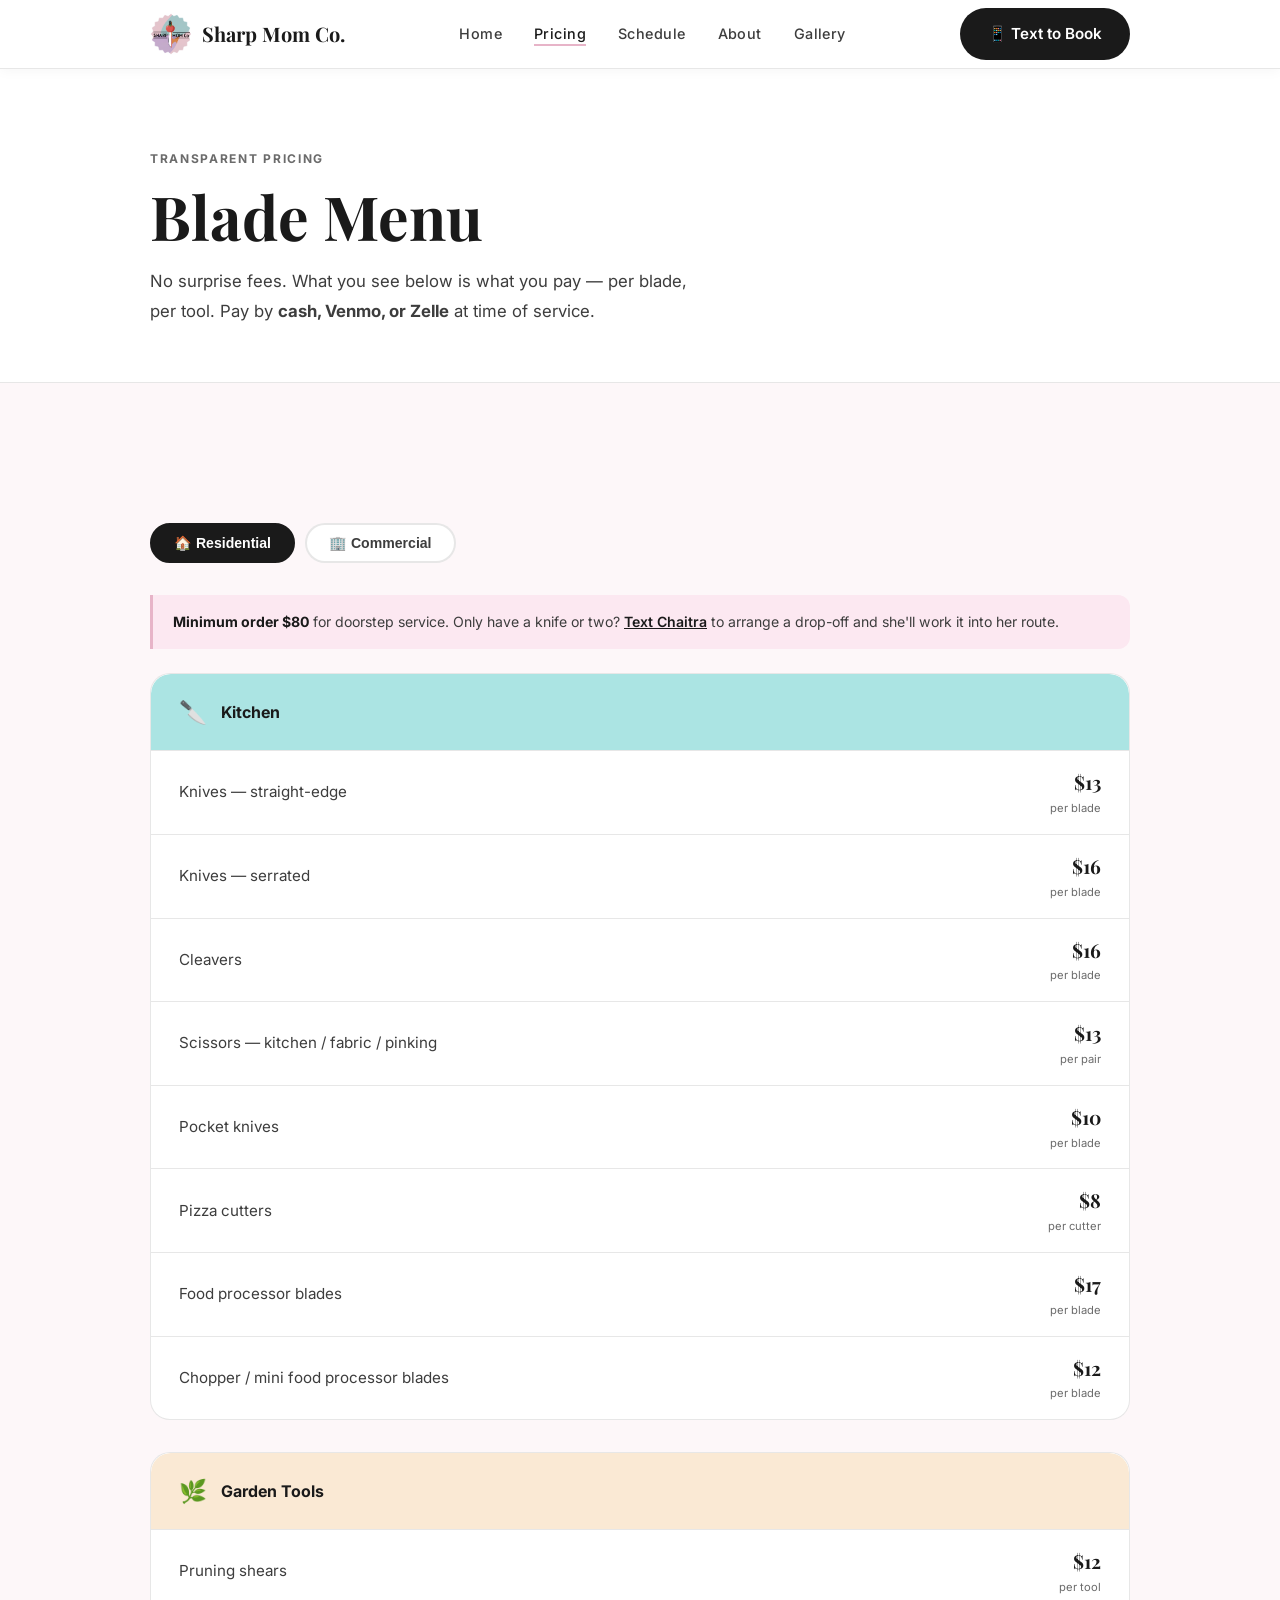
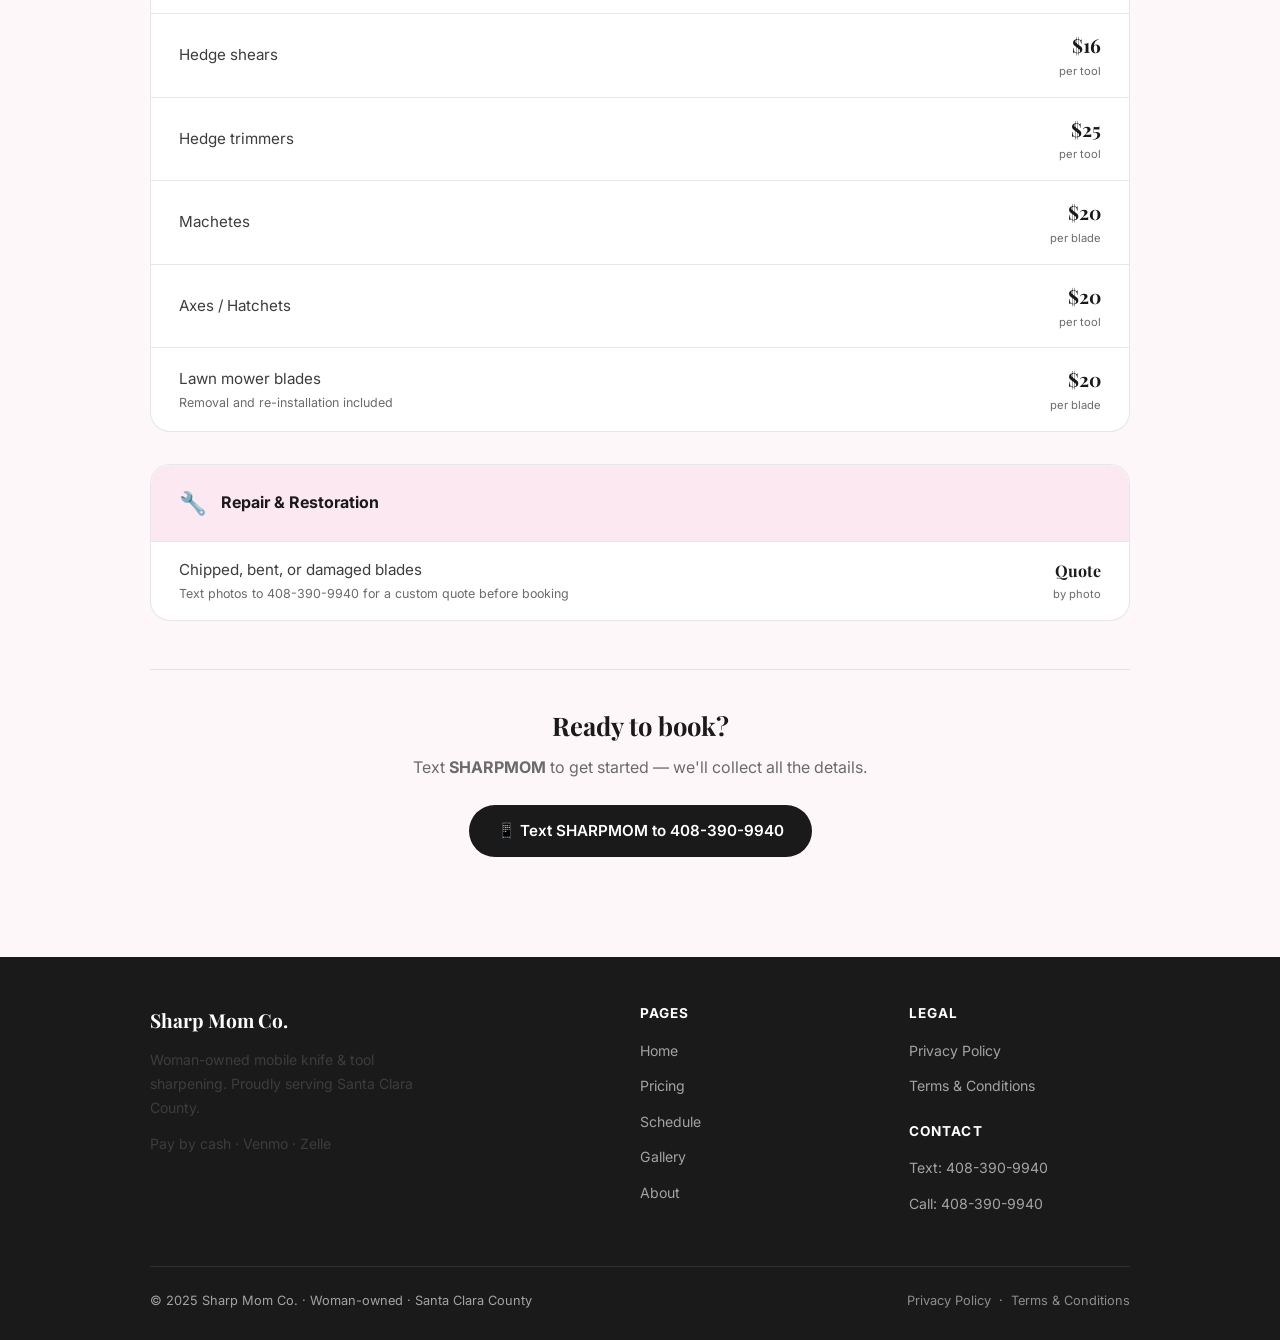
==== pricing.html @ 61892b77 "Initial commit of live website files" ====
<!DOCTYPE html>
<html lang="en">
<head>
  <meta charset="UTF-8" />
  <meta name="viewport" content="width=device-width, initial-scale=1.0" />
  <title>Pricing — Sharp Mom Co.</title>
  <meta name="description" content="Full sharpening price sheet for residential and commercial clients. Kitchen knives, garden tools, salon shears, grooming shears, and more." />
  <link rel="preconnect" href="https://fonts.googleapis.com" />
  <link rel="preconnect" href="https://fonts.gstatic.com" crossorigin />
  <link href="https://fonts.googleapis.com/css2?family=Playfair+Display:wght@600;700&family=Inter:wght@400;500;600;700&display=swap" rel="stylesheet" />
  <link rel="stylesheet" href="css/style.css" />
</head>
<body>

<!-- ─── NAV ─── -->
<nav class="nav">
  <div class="container nav__inner">
    <a href="index.html" class="nav__logo"><img src="images/logo-round.png" alt="Sharp Mom Co." />Sharp Mom Co.</a>
    <ul class="nav__links">
      <li><a href="index.html">Home</a></li>
      <li><a href="pricing.html" class="active">Pricing</a></li>
      <li><a href="schedule.html">Schedule</a></li>
      <li><a href="index.html#about">About</a></li>
      <li><a href="index.html#gallery">Gallery</a></li>
    </ul>
    <a href="sms:+14083909940" class="nav__cta btn btn--dark">📱 Text to Book</a>
    <div class="nav__hamburger" aria-label="Menu">
      <span></span><span></span><span></span>
    </div>
  </div>
</nav>

<!-- ─── PAGE HERO ─── -->
<section class="page-hero">
  <div class="container">
    <span class="eyebrow">Transparent Pricing</span>
    <h1>Blade Menu</h1>
    <p style="max-width:560px;margin-top:14px;font-size:1.05rem;color:var(--ink-mid)">
      No surprise fees. What you see below is what you pay — per blade, per tool.
      Pay by <strong>cash, Venmo, or Zelle</strong> at time of service.
    </p>
  </div>
</section>

<!-- ─── PRICING CONTENT ─── -->
<section class="section">
  <div class="container">

    <!-- Tabs -->
    <div class="pricing-tabs" role="tablist">
      <button class="pricing-tab active" onclick="showPanel('residential', this)" role="tab" aria-selected="true">🏠 Residential</button>
      <button class="pricing-tab" onclick="showPanel('commercial', this)" role="tab" aria-selected="false">🏢 Commercial</button>
    </div>

    <!-- ─── RESIDENTIAL PANEL ─── -->
    <div id="panel-residential" class="pricing-panel active">

      <div class="pricing-note">
        <strong>Minimum order $80</strong> for doorstep service. Only have a knife or two?
        <a href="sms:+14083909940" style="color:var(--ink);font-weight:600">Text Chaitra</a>
        to arrange a drop-off and she'll work it into her route.
      </div>

      <!-- Kitchen -->
      <div class="pricing-table">
        <div class="pricing-table__header" style="background:var(--teal);border-radius:var(--radius-lg) var(--radius-lg) 0 0;">
          <span style="font-size:1.4rem">🔪</span>
          <div>
            <div class="pricing-table__title">Kitchen</div>
          </div>
        </div>
        <div class="pricing-row">
          <div>
            <div class="pricing-row__name">Knives — straight-edge</div>
          </div>
          <div style="text-align:right">
            <div class="pricing-row__price">$13</div>
            <div class="pricing-row__unit">per blade</div>
          </div>
        </div>
        <div class="pricing-row">
          <div>
            <div class="pricing-row__name">Knives — serrated</div>
          </div>
          <div style="text-align:right">
            <div class="pricing-row__price">$16</div>
            <div class="pricing-row__unit">per blade</div>
          </div>
        </div>
        <div class="pricing-row">
          <div>
            <div class="pricing-row__name">Cleavers</div>
          </div>
          <div style="text-align:right">
            <div class="pricing-row__price">$16</div>
            <div class="pricing-row__unit">per blade</div>
          </div>
        </div>
        <div class="pricing-row">
          <div>
            <div class="pricing-row__name">Scissors — kitchen / fabric / pinking</div>
          </div>
          <div style="text-align:right">
            <div class="pricing-row__price">$13</div>
            <div class="pricing-row__unit">per pair</div>
          </div>
        </div>
        <div class="pricing-row">
          <div>
            <div class="pricing-row__name">Pocket knives</div>
          </div>
          <div style="text-align:right">
            <div class="pricing-row__price">$10</div>
            <div class="pricing-row__unit">per blade</div>
          </div>
        </div>
        <div class="pricing-row">
          <div>
            <div class="pricing-row__name">Pizza cutters</div>
          </div>
          <div style="text-align:right">
            <div class="pricing-row__price">$8</div>
            <div class="pricing-row__unit">per cutter</div>
          </div>
        </div>
        <div class="pricing-row">
          <div>
            <div class="pricing-row__name">Food processor blades</div>
          </div>
          <div style="text-align:right">
            <div class="pricing-row__price">$17</div>
            <div class="pricing-row__unit">per blade</div>
          </div>
        </div>
        <div class="pricing-row">
          <div>
            <div class="pricing-row__name">Chopper / mini food processor blades</div>
          </div>
          <div style="text-align:right">
            <div class="pricing-row__price">$12</div>
            <div class="pricing-row__unit">per blade</div>
          </div>
        </div>
      </div>

      <!-- Garden -->
      <div class="pricing-table">
        <div class="pricing-table__header" style="background:var(--orange-light);border-radius:var(--radius-lg) var(--radius-lg) 0 0;">
          <span style="font-size:1.4rem">🌿</span>
          <div>
            <div class="pricing-table__title">Garden Tools</div>
          </div>
        </div>
        <div class="pricing-row">
          <div><div class="pricing-row__name">Pruning shears</div></div>
          <div style="text-align:right">
            <div class="pricing-row__price">$12</div>
            <div class="pricing-row__unit">per tool</div>
          </div>
        </div>
        <div class="pricing-row">
          <div><div class="pricing-row__name">Hedge shears</div></div>
          <div style="text-align:right">
            <div class="pricing-row__price">$16</div>
            <div class="pricing-row__unit">per tool</div>
          </div>
        </div>
        <div class="pricing-row">
          <div><div class="pricing-row__name">Hedge trimmers</div></div>
          <div style="text-align:right">
            <div class="pricing-row__price">$25</div>
            <div class="pricing-row__unit">per tool</div>
          </div>
        </div>
        <div class="pricing-row">
          <div><div class="pricing-row__name">Machetes</div></div>
          <div style="text-align:right">
            <div class="pricing-row__price">$20</div>
            <div class="pricing-row__unit">per blade</div>
          </div>
        </div>
        <div class="pricing-row">
          <div><div class="pricing-row__name">Axes / Hatchets</div></div>
          <div style="text-align:right">
            <div class="pricing-row__price">$20</div>
            <div class="pricing-row__unit">per tool</div>
          </div>
        </div>
        <div class="pricing-row">
          <div>
            <div class="pricing-row__name">Lawn mower blades</div>
            <div class="pricing-row__note">Removal and re-installation included</div>
          </div>
          <div style="text-align:right">
            <div class="pricing-row__price">$20</div>
            <div class="pricing-row__unit">per blade</div>
          </div>
        </div>
      </div>

      <!-- Repair -->
      <div class="pricing-table">
        <div class="pricing-table__header" style="background:var(--pink-light);border-radius:var(--radius-lg) var(--radius-lg) 0 0;">
          <span style="font-size:1.4rem">🔧</span>
          <div>
            <div class="pricing-table__title">Repair &amp; Restoration</div>
          </div>
        </div>
        <div class="pricing-row">
          <div>
            <div class="pricing-row__name">Chipped, bent, or damaged blades</div>
            <div class="pricing-row__note">Text photos to 408-390-9940 for a custom quote before booking</div>
          </div>
          <div style="text-align:right">
            <div class="pricing-row__price" style="font-size:1rem">Quote</div>
            <div class="pricing-row__unit">by photo</div>
          </div>
        </div>
      </div>

    </div><!-- end residential panel -->

    <!-- ─── COMMERCIAL PANEL ─── -->
    <div id="panel-commercial" class="pricing-panel">

      <div class="pricing-note">
        <strong>Commercial clients:</strong> Salon and grooming shear service is <strong>mobile only</strong> with
        <strong>no minimum order</strong>. Commercial kitchen knife service follows the same
        $80 minimum or drop-off arrangement as residential.
        Pay by cash, Venmo, or Zelle.
      </div>

      <!-- Commercial Kitchen -->
      <div class="pricing-table">
        <div class="pricing-table__header" style="background:var(--teal);border-radius:var(--radius-lg) var(--radius-lg) 0 0;">
          <span style="font-size:1.4rem">🍽️</span>
          <div>
            <div class="pricing-table__title">Commercial Kitchen</div>
            <div style="font-size:0.78rem;color:var(--ink-mid);margin-top:2px">Restaurants · Catering · Food service</div>
          </div>
          <span class="pricing-table__badge pricing-table__badge--commercial">Commercial</span>
        </div>
        <div class="pricing-row">
          <div><div class="pricing-row__name">Knives — straight-edge</div></div>
          <div style="text-align:right">
            <div class="pricing-row__price">$7</div>
            <div class="pricing-row__unit">per blade</div>
          </div>
        </div>
        <div class="pricing-row">
          <div><div class="pricing-row__name">Knives — serrated</div></div>
          <div style="text-align:right">
            <div class="pricing-row__price">$8</div>
            <div class="pricing-row__unit">per blade</div>
          </div>
        </div>
      </div>

      <!-- Salon -->
      <div class="pricing-table">
        <div class="pricing-table__header" style="background:var(--orange-light);border-radius:var(--radius-lg) var(--radius-lg) 0 0;">
          <span style="font-size:1.4rem">💈</span>
          <div>
            <div class="pricing-table__title">Hair Salons</div>
            <div style="font-size:0.78rem;color:var(--ink-mid);margin-top:2px">Mobile only · No minimum</div>
          </div>
          <span class="pricing-table__badge pricing-table__badge--commercial">Commercial</span>
        </div>
        <div class="pricing-row">
          <div><div class="pricing-row__name">Salon shears</div></div>
          <div style="text-align:right">
            <div class="pricing-row__price">$35</div>
            <div class="pricing-row__unit">per shear</div>
          </div>
        </div>
      </div>

      <!-- Pet Grooming -->
      <div class="pricing-table">
        <div class="pricing-table__header" style="background:var(--pink-light);border-radius:var(--radius-lg) var(--radius-lg) 0 0;">
          <span style="font-size:1.4rem">🐾</span>
          <div>
            <div class="pricing-table__title">Pet Grooming</div>
            <div style="font-size:0.78rem;color:var(--ink-mid);margin-top:2px">Mobile only · No minimum</div>
          </div>
          <span class="pricing-table__badge pricing-table__badge--commercial">Commercial</span>
        </div>
        <div class="pricing-row">
          <div><div class="pricing-row__name">Pet grooming shears</div></div>
          <div style="text-align:right">
            <div class="pricing-row__price">$25</div>
            <div class="pricing-row__unit">per shear</div>
          </div>
        </div>
        <div class="pricing-row">
          <div><div class="pricing-row__name">Clipper blades</div></div>
          <div style="text-align:right">
            <div class="pricing-row__price">$8</div>
            <div class="pricing-row__unit">per blade</div>
          </div>
        </div>
      </div>

      <!-- Commercial repair -->
      <div class="pricing-table">
        <div class="pricing-table__header" style="background:var(--bg);border-radius:var(--radius-lg) var(--radius-lg) 0 0;border-bottom:1px solid var(--divider);">
          <span style="font-size:1.4rem">🔧</span>
          <div>
            <div class="pricing-table__title">Repair &amp; Restoration</div>
          </div>
        </div>
        <div class="pricing-row">
          <div>
            <div class="pricing-row__name">Damaged, chipped, or bent blades</div>
            <div class="pricing-row__note">Text photos to 408-390-9940 for a quote</div>
          </div>
          <div style="text-align:right">
            <div class="pricing-row__price" style="font-size:1rem">Quote</div>
            <div class="pricing-row__unit">by photo</div>
          </div>
        </div>
      </div>

    </div><!-- end commercial panel -->

    <!-- Bottom CTA -->
    <div style="text-align:center;margin-top:48px;padding-top:40px;border-top:1px solid var(--divider);">
      <h3 style="margin-bottom:12px">Ready to book?</h3>
      <p style="color:var(--ink-light);margin-bottom:24px">Text <strong>SHARPMOM</strong> to get started — we'll collect all the details.</p>
      <a href="sms:+14083909940" class="btn btn--dark">📱 Text SHARPMOM to 408-390-9940</a>
    </div>

  </div>
</section>

<!-- ─── FOOTER ─── -->
<footer class="footer">
  <div class="container">
    <div class="footer__inner">
      <div class="footer__brand">
        <div class="footer__logo">Sharp Mom Co.</div>
        <p>Woman-owned mobile knife &amp; tool sharpening. Proudly serving Santa Clara County.</p>
        <p style="margin-top:12px">Pay by cash · Venmo · Zelle</p>
      </div>
      <div class="footer__col">
        <h4>Pages</h4>
        <ul>
          <li><a href="index.html">Home</a></li>
          <li><a href="pricing.html">Pricing</a></li>
          <li><a href="schedule.html">Schedule</a></li>
          <li><a href="index.html#gallery">Gallery</a></li>
          <li><a href="index.html#about">About</a></li>
        </ul>
      </div>
      <div class="footer__col">
        <h4>Legal</h4>
        <ul>
          <li><a href="privacy.html">Privacy Policy</a></li>
          <li><a href="terms.html">Terms &amp; Conditions</a></li>
        </ul>
        <h4 style="margin-top:24px">Contact</h4>
        <ul>
          <li><a href="sms:+14083909940">Text: 408-390-9940</a></li>
          <li><a href="tel:+14083909940">Call: 408-390-9940</a></li>
        </ul>
      </div>
    </div>
    <div class="footer__bottom">
      <span>© 2025 Sharp Mom Co. · Woman-owned · Santa Clara County</span>
      <span>
        <a href="privacy.html">Privacy Policy</a> &nbsp;·&nbsp;
        <a href="terms.html">Terms &amp; Conditions</a>
      </span>
    </div>
  </div>
</footer>

<script src="js/nav.js"></script>
<script>
  function showPanel(id, btn) {
    document.querySelectorAll('.pricing-panel').forEach(p => p.classList.remove('active'));
    document.querySelectorAll('.pricing-tab').forEach(t => {
      t.classList.remove('active');
      t.setAttribute('aria-selected', 'false');
    });
    document.getElementById('panel-' + id).classList.add('active');
    btn.classList.add('active');
    btn.setAttribute('aria-selected', 'true');
  }
</script>
</body>
</html>
---- css/style.css ----
/* ============================================
   SHARP MOM CO. — Design System
   Brand palette preserved from sharpmom.co
   ============================================ */

:root {
  /* Core brand palette */
  --pink:        #f6bdd3;
  --pink-light:  #fce8f1;
  --pink-mid:    #e7b4c8;
  --orange:      #D4832A;
  --orange-mid:  #B86E1A;
  --orange-light:#FAE9D4;
  --orange-pale: #FDF4EB;
  --teal:        #abe4e3;
  --teal-mid:    #9ccecd;
  --teal-light:  #e6f8f8;
  --blue-soft:   #a4bbd9;

  /* Neutral */
  --ink:         #1a1a1a;
  --ink-mid:     #3d3d3d;
  --ink-light:   #6b6b6b;
  --cream:       #fdf7f9;
  --white:       #ffffff;
  --divider:     rgba(26,26,26,0.10);

  /* Semantic */
  --bg:          var(--cream);
  --surface:     var(--white);
  --accent:      var(--pink-mid);
  --accent-2:    var(--teal);
  --accent-3:    var(--lavender);

  /* Typography */
  --font-display: 'Playfair Display', Georgia, serif;
  --font-body:    'Inter', system-ui, sans-serif;
  --font-label:   'Inter', system-ui, sans-serif;

  /* Spacing */
  --section-pad: clamp(60px, 8vw, 100px);
  --container:   1100px;
  --radius:      12px;
  --radius-lg:   20px;
}

/* ─── Reset ─── */
*, *::before, *::after { box-sizing: border-box; margin: 0; padding: 0; }
html { scroll-behavior: smooth; }
body {
  font-family: var(--font-body);
  background: var(--bg);
  color: var(--ink);
  line-height: 1.6;
  font-size: 16px;
}
img { max-width: 100%; display: block; }
a { color: inherit; }

/* ─── Typography ─── */
h1, h2, h3, h4 {
  font-family: var(--font-display);
  line-height: 1.2;
  color: var(--ink);
}
h1 { font-size: clamp(2.4rem, 5vw, 3.8rem); }
h2 { font-size: clamp(1.8rem, 3.5vw, 2.6rem); }
h3 { font-size: clamp(1.2rem, 2.5vw, 1.6rem); }
p  { color: var(--ink-mid); line-height: 1.75; }

/* ─── Layout helpers ─── */
.container {
  max-width: var(--container);
  margin: 0 auto;
  padding: 0 clamp(20px, 5vw, 60px);
}
.section { padding: var(--section-pad) 0; }
.section--tinted { background: var(--pink-light); }
.section--warm { background: var(--orange-pale); }
.section--teal { background: var(--teal-light); }

/* ─── NAV ─── */
.nav {
  position: sticky;
  top: 0;
  z-index: 100;
  background: var(--white);
  border-bottom: 1px solid var(--divider);
  box-shadow: 0 2px 12px rgba(0,0,0,0.04);
}
.nav__inner {
  display: flex;
  align-items: center;
  justify-content: space-between;
  height: 68px;
}
.nav__logo {
  display: flex;
  align-items: center;
  gap: 10px;
  text-decoration: none;
  font-family: var(--font-display);
  font-size: 1.25rem;
  font-weight: 700;
  color: var(--ink);
}
.nav__logo img { height: 42px; width: auto; }
.nav__links {
  display: flex;
  gap: 32px;
  list-style: none;
}
.nav__links a {
  text-decoration: none;
  font-size: 0.9rem;
  font-weight: 500;
  color: var(--ink-mid);
  letter-spacing: 0.03em;
  transition: color 0.2s;
}
.nav__links a:hover { color: var(--ink); }
.nav__links a.active { color: var(--ink); border-bottom: 2px solid var(--pink-mid); padding-bottom: 2px; }
.nav__cta {
  background: var(--ink);
  color: var(--white) !important;
  padding: 9px 20px;
  border-radius: 50px;
  text-decoration: none;
  font-size: 0.85rem;
  font-weight: 600;
  transition: background 0.2s, transform 0.15s;
}
.nav__cta:hover { background: var(--ink-mid); transform: translateY(-1px); }
.nav__hamburger { display: none; flex-direction: column; gap: 5px; cursor: pointer; padding: 4px; }
.nav__hamburger span { display: block; width: 24px; height: 2px; background: var(--ink); border-radius: 2px; transition: all 0.3s; }

/* ─── BUTTONS ─── */
.btn {
  display: inline-flex;
  align-items: center;
  gap: 8px;
  padding: 14px 28px;
  border-radius: 50px;
  font-size: 0.95rem;
  font-weight: 600;
  text-decoration: none;
  transition: transform 0.15s, box-shadow 0.15s;
  cursor: pointer;
  border: none;
}
.btn:hover { transform: translateY(-2px); box-shadow: 0 6px 20px rgba(0,0,0,0.12); }
.btn--dark { background: var(--ink); color: var(--white); }
.btn--pink { background: var(--pink-mid); color: var(--ink); }
.btn--outline { background: transparent; color: var(--ink); border: 2px solid var(--ink); }
.btn--teal { background: var(--teal); color: var(--ink); }

/* ─── HERO ─── */
.hero {
  background: var(--white);
  padding: clamp(60px, 8vw, 100px) 0 clamp(40px, 6vw, 70px);
  overflow: hidden;
  position: relative;
}
.hero::before {
  content: '';
  position: absolute;
  top: -60px; right: -80px;
  width: 400px; height: 400px;
  border-radius: 50%;
  background: radial-gradient(circle, #f6bdd360 0%, transparent 70%);
  pointer-events: none;
}
.hero__inner {
  display: grid;
  grid-template-columns: 1fr 1fr;
  gap: 60px;
  align-items: center;
}
.hero__eyebrow {
  display: inline-block;
  font-size: 0.78rem;
  font-weight: 700;
  letter-spacing: 0.14em;
  text-transform: uppercase;
  color: var(--ink-light);
  margin-bottom: 16px;
}
.hero__headline { margin-bottom: 20px; }
.hero__headline em {
  font-style: normal;
  background: linear-gradient(135deg, var(--pink-mid), var(--orange));
  -webkit-background-clip: text;
  -webkit-text-fill-color: transparent;
  background-clip: text;
}
.hero__sub {
  font-size: 1.05rem;
  color: var(--ink-mid);
  margin-bottom: 32px;
  max-width: 480px;
}
.hero__ctas { display: flex; gap: 14px; flex-wrap: wrap; }
.hero__pills {
  display: flex;
  flex-wrap: wrap;
  gap: 10px;
  margin-top: 36px;
  padding-top: 28px;
  border-top: 1px solid var(--divider);
}
.hero__pill {
  display: flex;
  align-items: center;
  gap: 8px;
  background: var(--bg);
  border: 1px solid var(--divider);
  border-radius: 50px;
  padding: 8px 16px;
  font-size: 0.83rem;
  font-weight: 500;
  color: var(--ink-mid);
}
.hero__pill-dot {
  width: 8px; height: 8px;
  border-radius: 50%;
  flex-shrink: 0;
}
.hero__visual {
  display: flex;
  justify-content: center;
  align-items: center;
}
.hero__card-stack {
  position: relative;
  width: 340px;
  height: 360px;
}
.hero__card {
  position: absolute;
  background: var(--white);
  border-radius: var(--radius-lg);
  padding: 24px 28px;
  box-shadow: 0 8px 32px rgba(0,0,0,0.08);
  border: 1px solid var(--divider);
}
.hero__card--main {
  width: 300px;
  top: 20px; left: 20px;
  z-index: 2;
}
.hero__card--back {
  width: 280px;
  top: 0; left: 40px;
  z-index: 1;
  background: var(--orange-light);
  transform: rotate(3deg);
}
.price-row {
  display: flex;
  justify-content: space-between;
  align-items: center;
  padding: 10px 0;
  border-bottom: 1px solid var(--divider);
  font-size: 0.9rem;
}
.price-row:last-child { border-bottom: none; }
.price-row__label { color: var(--ink-mid); }
.price-row__price { font-weight: 700; color: var(--ink); font-family: var(--font-display); }
.price-row__tag {
  font-size: 0.7rem;
  background: var(--teal);
  color: var(--ink);
  padding: 2px 8px;
  border-radius: 50px;
  font-weight: 600;
}
.hero__card-label {
  font-size: 0.7rem;
  font-weight: 700;
  letter-spacing: 0.12em;
  text-transform: uppercase;
  color: var(--ink-light);
  margin-bottom: 12px;
}

/* ─── SERVICE AREA BANNER ─── */
.area-banner {
  background: var(--ink);
  color: var(--white);
  padding: 14px 0;
  text-align: center;
  font-size: 0.85rem;
  letter-spacing: 0.02em;
}
.area-banner span { opacity: 0.6; margin: 0 10px; }

/* ─── CARDS / SERVICES ─── */
.cards-grid {
  display: grid;
  grid-template-columns: repeat(auto-fit, minmax(260px, 1fr));
  gap: 24px;
  margin-top: 48px;
}
.card {
  background: var(--white);
  border-radius: var(--radius-lg);
  padding: 32px;
  border: 1px solid var(--divider);
  transition: transform 0.2s, box-shadow 0.2s;
}
.card:hover { transform: translateY(-4px); box-shadow: 0 12px 40px rgba(0,0,0,0.08); }
.card__icon {
  width: 52px; height: 52px;
  border-radius: 14px;
  display: flex;
  align-items: center;
  justify-content: center;
  font-size: 1.5rem;
  margin-bottom: 20px;
}
.card__title { font-size: 1.15rem; margin-bottom: 10px; }
.card__desc { font-size: 0.9rem; color: var(--ink-light); line-height: 1.65; }
.card__from {
  margin-top: 16px;
  font-size: 0.85rem;
  font-weight: 600;
  color: var(--ink);
}

/* ─── HOW IT WORKS ─── */
.steps { display: grid; grid-template-columns: repeat(auto-fit, minmax(200px, 1fr)); gap: 32px; margin-top: 48px; }
.step { text-align: center; }
.step__num {
  width: 48px; height: 48px;
  border-radius: 50%;
  background: var(--pink-light);
  border: 2px solid var(--pink-mid);
  display: flex;
  align-items: center;
  justify-content: center;
  font-family: var(--font-display);
  font-size: 1.2rem;
  font-weight: 700;
  margin: 0 auto 16px;
  color: var(--ink);
}
.step__title { font-size: 1rem; margin-bottom: 8px; }
.step__desc { font-size: 0.88rem; color: var(--ink-light); }

/* ─── SECTION HEADERS ─── */
.section-header { text-align: center; max-width: 620px; margin: 0 auto; }
.section-header p { margin-top: 14px; font-size: 1.05rem; }
.eyebrow {
  display: inline-block;
  font-size: 0.75rem;
  font-weight: 700;
  letter-spacing: 0.14em;
  text-transform: uppercase;
  color: var(--ink-light);
  margin-bottom: 12px;
}

/* ─── PRICING PAGE ─── */
.pricing-tabs {
  display: flex;
  gap: 10px;
  flex-wrap: wrap;
  margin: 40px 0 32px;
}
.pricing-tab {
  padding: 10px 22px;
  border-radius: 50px;
  border: 2px solid var(--divider);
  background: var(--white);
  font-size: 0.88rem;
  font-weight: 600;
  cursor: pointer;
  transition: all 0.2s;
  color: var(--ink-mid);
}
.pricing-tab.active, .pricing-tab:hover {
  background: var(--ink);
  color: var(--white);
  border-color: var(--ink);
}
.pricing-panel { display: none; }
.pricing-panel.active { display: block; }
.pricing-table {
  background: var(--white);
  border-radius: var(--radius-lg);
  overflow: hidden;
  border: 1px solid var(--divider);
  margin-bottom: 32px;
}
.pricing-table__header {
  padding: 20px 28px;
  display: flex;
  align-items: center;
  gap: 14px;
}
.pricing-table__title { font-size: 1rem; font-weight: 700; }
.pricing-table__badge {
  font-size: 0.72rem;
  font-weight: 700;
  letter-spacing: 0.08em;
  text-transform: uppercase;
  padding: 4px 12px;
  border-radius: 50px;
  background: var(--teal);
  color: var(--ink);
}
.pricing-table__badge--commercial { background: var(--orange-light); color: var(--orange-mid); }
.pricing-row {
  display: flex;
  justify-content: space-between;
  align-items: center;
  padding: 16px 28px;
  border-top: 1px solid var(--divider);
  gap: 16px;
}
.pricing-row:hover { background: var(--bg); }
.pricing-row__name { font-size: 0.95rem; color: var(--ink-mid); flex: 1; }
.pricing-row__note { font-size: 0.78rem; color: var(--ink-light); margin-top: 2px; }
.pricing-row__price {
  font-family: var(--font-display);
  font-size: 1.2rem;
  font-weight: 700;
  color: var(--ink);
  white-space: nowrap;
}
.pricing-row__unit { font-size: 0.7rem; color: var(--ink-light); margin-top: 2px; text-align: right; }
.pricing-note {
  background: var(--pink-light);
  border-left: 3px solid var(--pink-mid);
  border-radius: 0 var(--radius) var(--radius) 0;
  padding: 16px 20px;
  font-size: 0.88rem;
  color: var(--ink-mid);
  margin-bottom: 24px;
}
.pricing-note strong { color: var(--ink); }

/* ─── SCHEDULE PAGE ─── */
.schedule-intro {
  background: var(--white);
  border-radius: var(--radius-lg);
  border: 1px solid var(--divider);
  padding: 28px 32px;
  margin-bottom: 36px;
  display: flex;
  align-items: flex-start;
  gap: 20px;
}
.schedule-intro__icon { font-size: 2rem; flex-shrink: 0; }
.route-clusters { display: grid; grid-template-columns: repeat(auto-fit, minmax(300px, 1fr)); gap: 24px; margin-bottom: 48px; }
.route-cluster {
  background: var(--white);
  border-radius: var(--radius-lg);
  border: 1px solid var(--divider);
  overflow: hidden;
}
.route-cluster__header {
  padding: 18px 24px;
  display: flex;
  align-items: center;
  gap: 12px;
}
.route-cluster__badge {
  width: 32px; height: 32px;
  border-radius: 50%;
  display: flex;
  align-items: center;
  justify-content: center;
  font-size: 0.8rem;
  font-weight: 700;
  flex-shrink: 0;
}
.route-cluster__name { font-weight: 700; font-size: 0.95rem; }
.route-cluster__cities { font-size: 0.82rem; color: var(--ink-light); }
.route-slot {
  padding: 14px 24px;
  border-top: 1px solid var(--divider);
  display: flex;
  justify-content: space-between;
  align-items: center;
  gap: 12px;
}
.route-slot__day { font-size: 0.85rem; font-weight: 600; color: var(--ink); }
.route-slot__dates { font-size: 0.78rem; color: var(--ink-light); }
.calendar-grid {
  display: grid;
  grid-template-columns: repeat(7, 1fr);
  gap: 4px;
  margin-top: 32px;
}
.cal-header {
  text-align: center;
  font-size: 0.72rem;
  font-weight: 700;
  letter-spacing: 0.08em;
  text-transform: uppercase;
  color: var(--ink-light);
  padding: 8px 0;
}
.cal-day {
  background: var(--white);
  border-radius: 8px;
  border: 1px solid var(--divider);
  padding: 10px 8px;
  text-align: center;
  min-height: 72px;
}
.cal-day--empty { background: transparent; border-color: transparent; }
.cal-day__num { font-size: 0.85rem; font-weight: 700; margin-bottom: 4px; }
.cal-day__city { font-size: 0.65rem; color: var(--ink-light); line-height: 1.3; }
.cal-day--service { border-color: var(--pink-mid); }
.cal-day--service .cal-day__num { color: var(--ink); }

/* ─── GALLERY PLACEHOLDER ─── */
.gallery-grid {
  display: grid;
  grid-template-columns: repeat(auto-fit, minmax(260px, 1fr));
  gap: 20px;
  margin-top: 40px;
}
.gallery-item {
  aspect-ratio: 4/3;
  background: linear-gradient(135deg, var(--pink-light), var(--lavender));
  border-radius: var(--radius-lg);
  border: 2px dashed var(--lavender-mid);
  display: flex;
  flex-direction: column;
  align-items: center;
  justify-content: center;
  gap: 12px;
  color: var(--ink-light);
  font-size: 0.85rem;
  text-align: center;
  padding: 20px;
  transition: border-color 0.2s;
}
.gallery-item__icon { font-size: 2rem; opacity: 0.5; }
.gallery-item__label { font-weight: 600; color: var(--ink-mid); }
.gallery-item__sub { font-size: 0.78rem; }

/* ─── TESTIMONIALS ─── */
.testimonials { display: grid; grid-template-columns: repeat(auto-fit, minmax(280px, 1fr)); gap: 24px; margin-top: 40px; }
.testimonial {
  background: var(--white);
  border-radius: var(--radius-lg);
  padding: 28px;
  border: 1px solid var(--divider);
}
.testimonial__stars { color: #f59e0b; margin-bottom: 14px; font-size: 0.9rem; }
.testimonial__text { font-size: 0.92rem; color: var(--ink-mid); line-height: 1.7; margin-bottom: 18px; font-style: italic; }
.testimonial__author { font-weight: 700; font-size: 0.88rem; }
.testimonial__role { font-size: 0.78rem; color: var(--ink-light); }

/* ─── ABOUT ─── */
.about-grid { display: grid; grid-template-columns: 1fr 1fr; gap: 60px; align-items: center; }
.about-img {
  background: linear-gradient(135deg, var(--pink-light), var(--lavender));
  border-radius: var(--radius-lg);
  aspect-ratio: 4/5;
  display: flex;
  align-items: center;
  justify-content: center;
  font-size: 4rem;
}
.about-content p { margin-bottom: 16px; }

/* ─── CTA BLOCK ─── */
.cta-block {
  background: var(--ink);
  color: var(--white);
  border-radius: var(--radius-lg);
  padding: clamp(40px, 6vw, 70px) clamp(30px, 5vw, 60px);
  text-align: center;
  margin: var(--section-pad) 0;
}
.cta-block h2 { color: var(--white); margin-bottom: 14px; }
.cta-block p { color: rgba(255,255,255,0.7); margin-bottom: 32px; font-size: 1.05rem; }
.cta-block .btn--pink { background: var(--pink); }

/* ─── FOOTER ─── */
.footer {
  background: var(--ink);
  color: rgba(255,255,255,0.6);
  padding: 48px 0 28px;
}
.footer__inner { display: grid; grid-template-columns: 2fr 1fr 1fr; gap: 48px; margin-bottom: 40px; }
.footer__brand p { font-size: 0.88rem; margin-top: 12px; line-height: 1.7; max-width: 280px; }
.footer__logo { font-family: var(--font-display); font-size: 1.2rem; color: var(--white); font-weight: 700; }
.footer__col h4 { color: var(--white); font-size: 0.85rem; font-weight: 700; letter-spacing: 0.08em; text-transform: uppercase; margin-bottom: 16px; font-family: var(--font-body); }
.footer__col ul { list-style: none; }
.footer__col ul li { margin-bottom: 10px; }
.footer__col ul li a { color: rgba(255,255,255,0.6); text-decoration: none; font-size: 0.88rem; transition: color 0.2s; }
.footer__col ul li a:hover { color: var(--white); }
.footer__bottom {
  border-top: 1px solid rgba(255,255,255,0.1);
  padding-top: 24px;
  display: flex;
  justify-content: space-between;
  align-items: center;
  font-size: 0.8rem;
  flex-wrap: wrap;
  gap: 12px;
}
.footer__bottom a { color: rgba(255,255,255,0.5); text-decoration: none; }
.footer__bottom a:hover { color: var(--white); }

/* ─── PAGE HERO (inner pages) ─── */
.page-hero {
  background: var(--white);
  padding: clamp(48px, 7vw, 80px) 0 clamp(32px, 5vw, 56px);
  border-bottom: 1px solid var(--divider);
}
.page-hero .eyebrow { display: block; margin-bottom: 12px; }

/* ─── LEGAL PAGES ─── */
.legal-content {
  max-width: 760px;
  margin: 0 auto;
}
.legal-content h2 { font-size: 1.3rem; margin: 40px 0 14px; }
.legal-content h3 { font-size: 1.05rem; margin: 28px 0 10px; }
.legal-content p { margin-bottom: 14px; font-size: 0.95rem; }
.legal-content ul { padding-left: 24px; margin-bottom: 14px; }
.legal-content ul li { margin-bottom: 8px; font-size: 0.95rem; color: var(--ink-mid); }
.legal-updated {
  font-size: 0.82rem;
  color: var(--ink-light);
  background: var(--bg);
  display: inline-block;
  padding: 6px 14px;
  border-radius: 50px;
  margin-bottom: 32px;
}

/* ─── NOTICE PILL ─── */
.notice {
  display: flex;
  align-items: flex-start;
  gap: 14px;
  background: var(--pink-light);
  border-radius: var(--radius);
  padding: 18px 22px;
  margin: 20px 0;
  font-size: 0.9rem;
  color: var(--ink-mid);
}
.notice__icon { font-size: 1.2rem; flex-shrink: 0; }

/* ─── MOBILE NAV ─── */
@media (max-width: 768px) {
  .nav__links { display: none; }
  .nav__hamburger { display: flex; }
  .nav__links.open {
    display: flex;
    flex-direction: column;
    position: absolute;
    top: 68px;
    left: 0; right: 0;
    background: var(--white);
    border-bottom: 1px solid var(--divider);
    padding: 20px 24px;
    gap: 16px;
    z-index: 99;
  }
  .nav__cta { display: none; }

  .hero__inner { grid-template-columns: 1fr; }
  .hero__visual { display: none; }
  .about-grid { grid-template-columns: 1fr; }
  .about-img { display: none; }
  .footer__inner { grid-template-columns: 1fr; gap: 32px; }
  .footer__bottom { flex-direction: column; text-align: center; }
}

@media (max-width: 480px) {
  .hero__ctas { flex-direction: column; }
  .btn { width: 100%; justify-content: center; }
}

@media (prefers-reduced-motion: reduce) {
  *, *::before, *::after { transition-duration: 0.01ms !important; animation-duration: 0.01ms !important; }
}
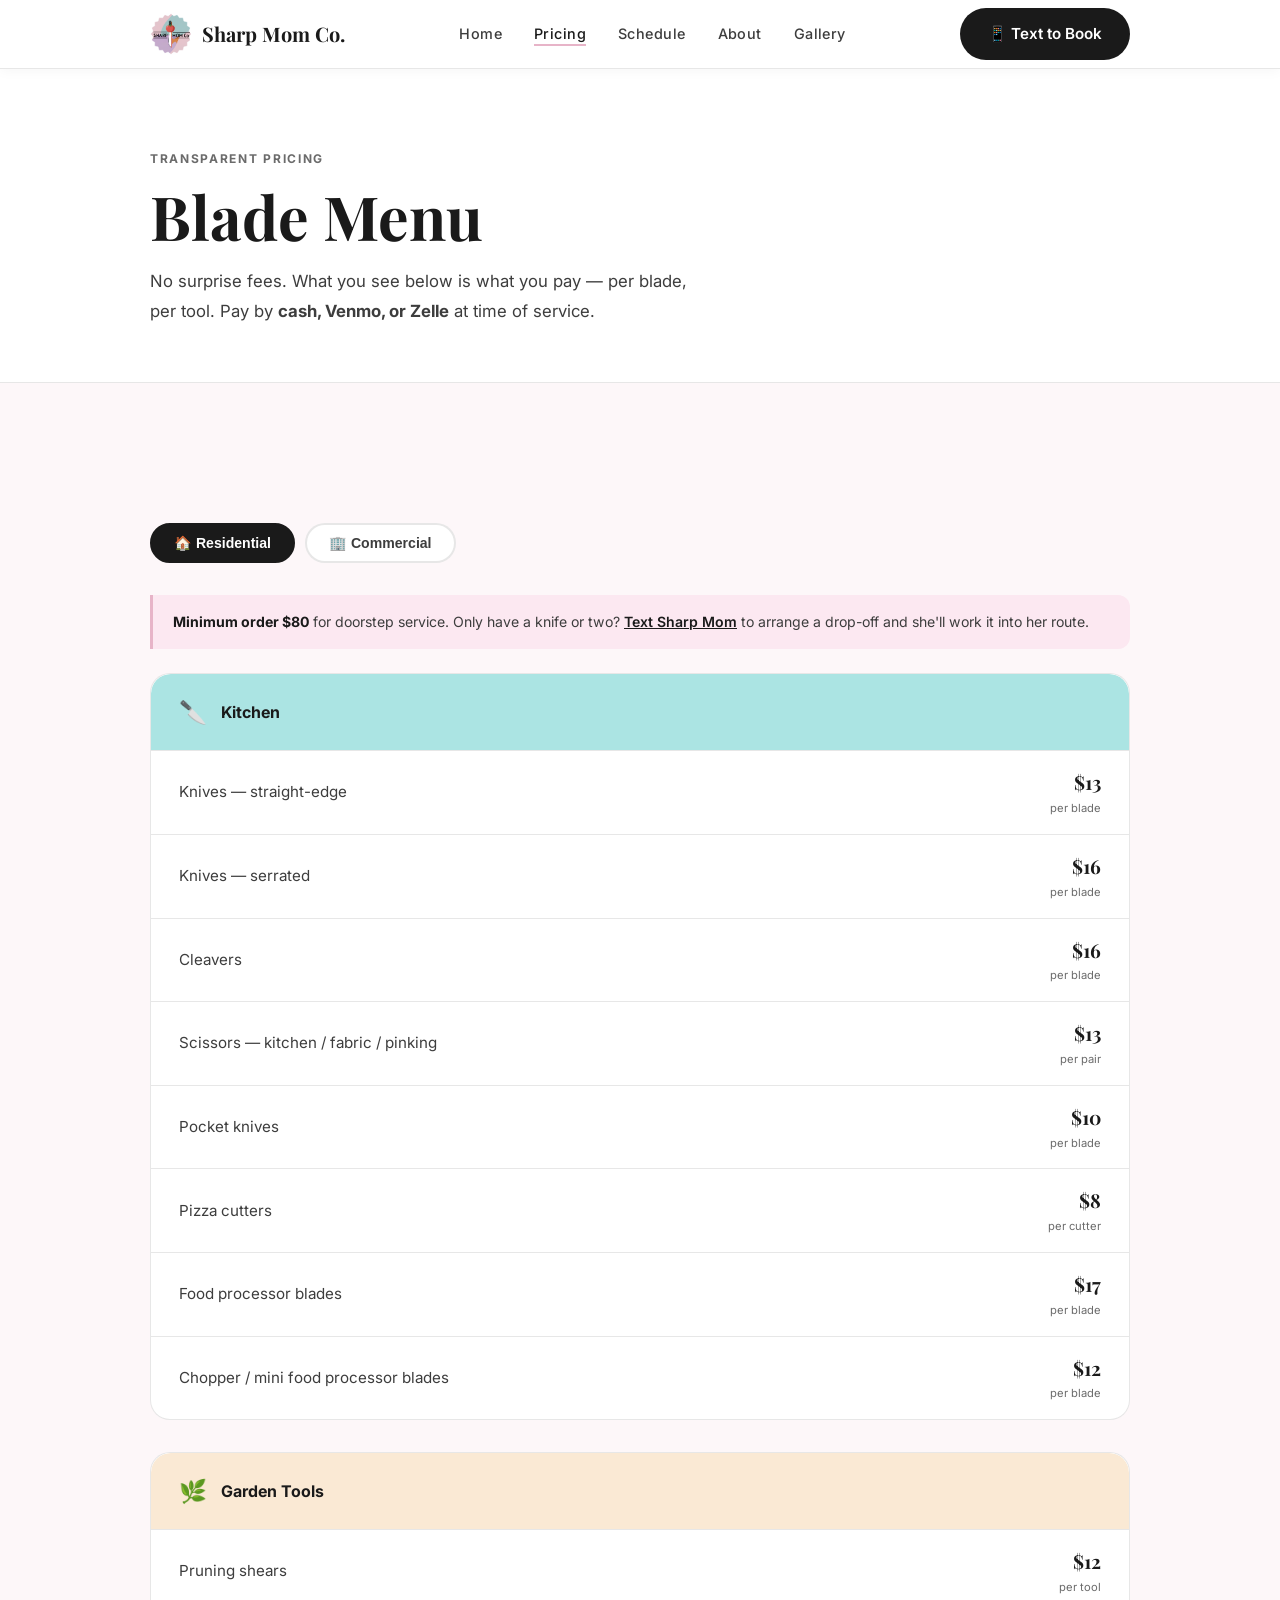
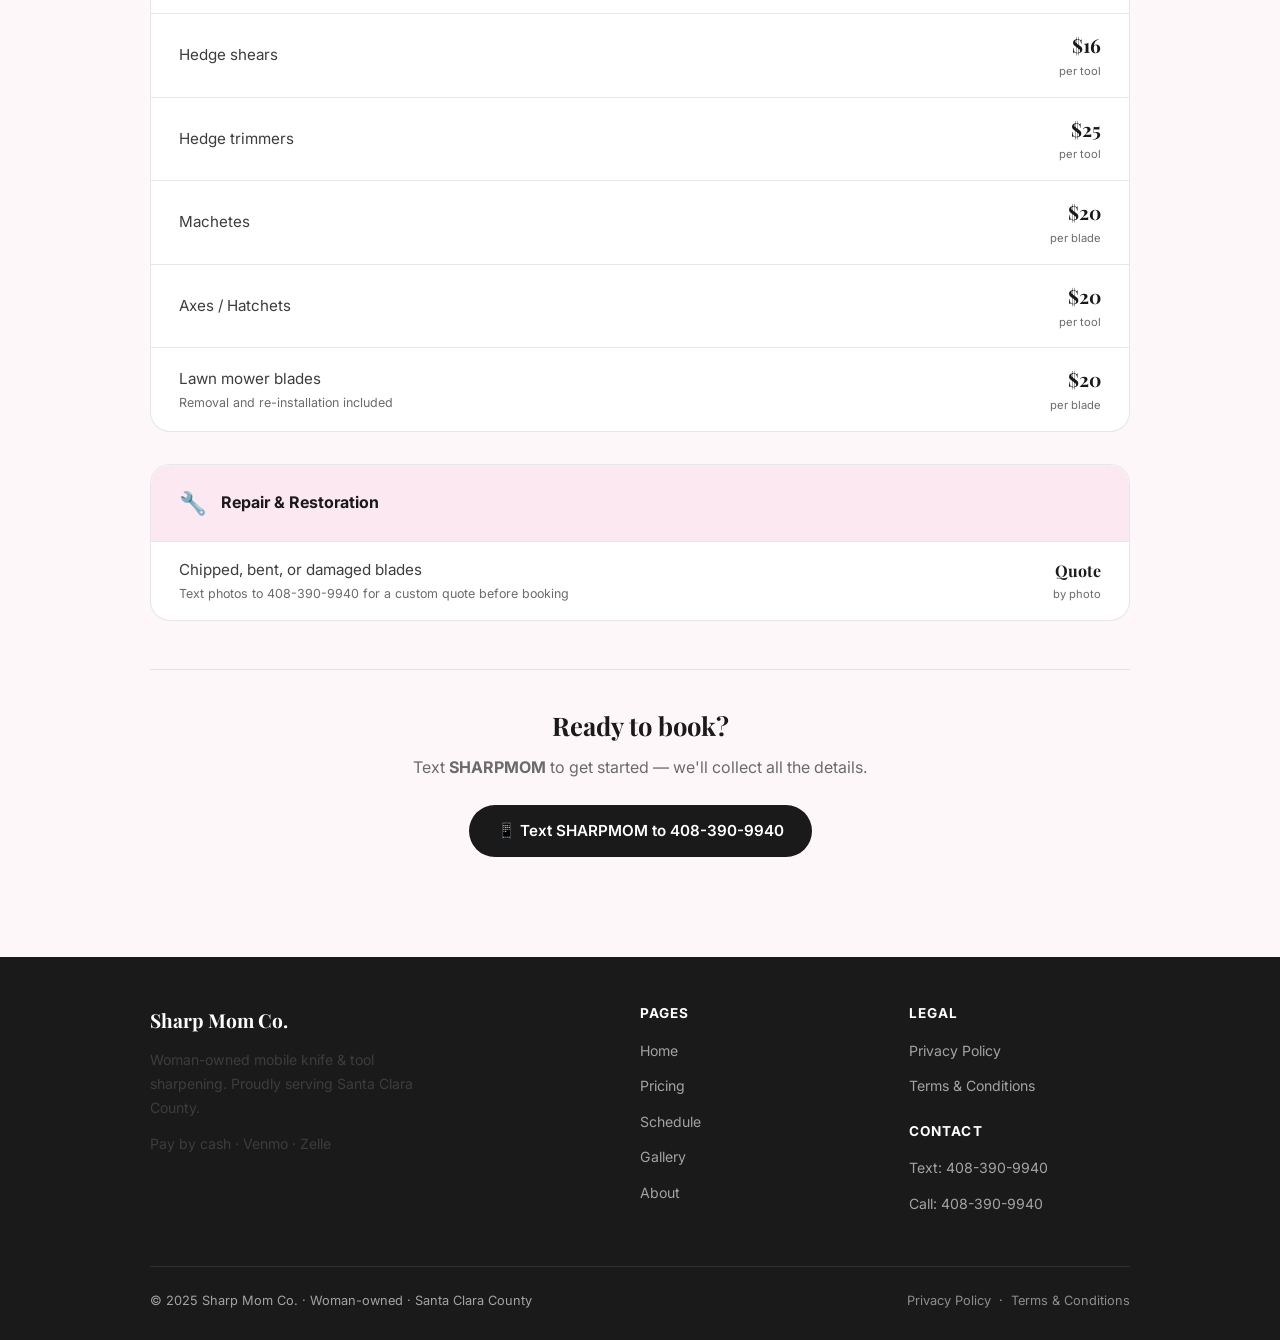
==== commit 121f5fab: "modify name to Sharp Mom on all pages" ====
--- a/pricing.html
+++ b/pricing.html
@@ -57,7 +57,7 @@
 
       <div class="pricing-note">
         <strong>Minimum order $80</strong> for doorstep service. Only have a knife or two?
-        <a href="sms:+14083909940" style="color:var(--ink);font-weight:600">Text Chaitra</a>
+        <a href="sms:+14083909940" style="color:var(--ink);font-weight:600">Text Sharp Mom</a>
         to arrange a drop-off and she'll work it into her route.
       </div>
 
